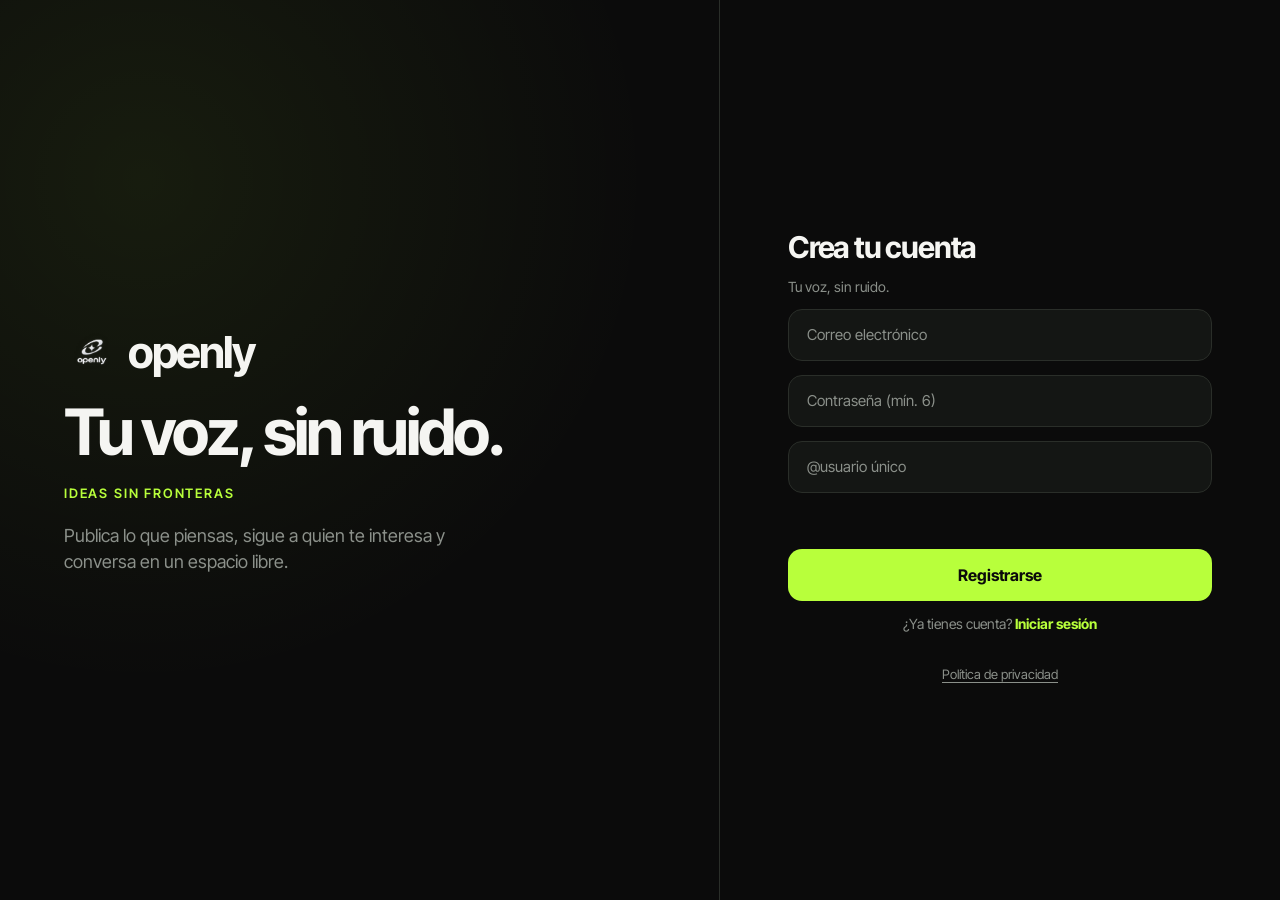
==== index.html @ f2e45bde "Update index.html" ====
<!doctype html>
<html lang="es"><head><meta charset="utf-8">
<meta name="viewport" content="width=device-width, initial-scale=1, viewport-fit=cover">
<meta name="theme-color" content="#0B0B0B">
<meta name="description" content="OPENLY, la red social para decir lo que piensas. Tu voz, sin ruido.">
<title>OPENLY · Tu voz, sin ruido</title>
<link rel="icon" type="image/png" href="logo.png"><link rel="alternate icon" href="faviconclear.png">
<link rel="preconnect" href="https://fonts.googleapis.com"><link rel="preconnect" href="https://fonts.gstatic.com" crossorigin>
<link rel="stylesheet" href="https://fonts.googleapis.com/css2?family=Inter+Tight:wght@400;600;700&display=swap">
<link rel="stylesheet" href="styles.css"></head>
<body class="auth"><div class="shell">

<aside class="side" id="side">
<nav aria-label="Principal">
<button data-go="feed" data-n aria-label="Inicio"><i data-i="home"></i><span>Inicio</span></button>
<button data-go="buscar" data-n aria-label="Buscar"><i data-i="search"></i><span>Buscar</span></button>
<button data-go="notificaciones" data-n aria-label="Notificaciones"><i data-i="bell"></i><span>Notificaciones</span></button>
<button data-go="perfil" data-n aria-label="Perfil"><i data-i="user"></i><span>Perfil</span></button>
<button data-go="ajustes" data-n aria-label="Ajustes"><i data-i="menu"></i><span>Ajustes</span></button>
</nav>
<button class="cta" data-go="publicar" aria-label="Publicar"><i data-i="plus"></i><span>Publicar</span></button>
<div class="box"><h2>A quién seguir</h2><div id="sug"></div></div><div class="chip" id="chip"></div></aside>

<main class="main">
<div class="brand"><span class="logo bl" role="img" aria-label="OPENLY"><img src="logo.png" alt=""><b>openly</b></span><h2>Tu voz, sin ruido.</h2><p class="tag">Ideas sin fronteras</p><p>Publica lo que piensas, sigue a quien te interesa y conversa en un espacio libre.</p></div>

<section class="screen on" id="registro"><header class="top"><span class="logo" role="img" aria-label="OPENLY"><img src="logo.png" alt=""><b>openly</b></span></header><div class="body">
<h1>Crea tu cuenta</h1><p class="m">Tu voz, sin ruido.</p>
<label class="in"><input id="rE" type="email" placeholder="Correo electrónico" autocomplete="email"></label>
<label class="in"><input id="rP" type="password" placeholder="Contraseña (mín. 6)" autocomplete="new-password"></label>
<label class="in"><input id="rU" placeholder="@usuario único" autocapitalize="none" autocomplete="username"></label>
<p class="m" id="rOk"></p><div class="grow"></div>
<button class="btn" id="bReg">Registrarse</button>
<p class="m c">¿Ya tienes cuenta? <a href="#" data-go="login">Iniciar sesión</a></p>
<p class="m leg"><a href="politica.html" target="_blank" rel="noopener" onclick="event.stopPropagation()">Política de privacidad</a></p></div></section>

<section class="screen" id="login"><header class="top"><span class="logo" role="img" aria-label="OPENLY"><img src="logo.png" alt=""><b>openly</b></span></header><div class="body">
<h1>Bienvenido de nuevo</h1><p class="m">Inicia sesión para continuar.</p>
<label class="in"><input id="lE" type="email" placeholder="Correo electrónico" autocomplete="email"></label>
<label class="in"><input id="lP" type="password" placeholder="Contraseña" autocomplete="current-password"></label>
<a class="m r" href="#" data-go="recuperar">Recuperar contraseña</a><div class="grow"></div>
<button class="btn" id="bLog">Iniciar sesión</button><button class="btn o" data-go="registro">Crear cuenta</button>
<p class="m leg"><a href="politica.html" target="_blank" rel="noopener" onclick="event.stopPropagation()">Política de privacidad</a></p></div></section>

<section class="screen" id="recuperar"><header class="top"><button class="ib" data-go="login" aria-label="Volver"><i data-i="back"></i></button></header><div class="body">
<h1>Recuperar contraseña</h1><p class="m">Te enviamos un código a tu correo.</p>
<label class="in"><input id="cE" type="email" placeholder="Correo electrónico"></label>
<button class="btn o" id="bCode" style="margin:0">Enviar código</button>
<label class="in"><input id="cC" placeholder="Código de 6 dígitos" inputmode="numeric"></label>
<label class="in"><input id="cP" type="password" placeholder="Nueva contraseña"></label>
<div class="grow"></div><button class="btn" id="bReset" style="margin-bottom:28px">Cambiar contraseña</button></div></section>

<section class="screen" id="feed"><header class="top"><span class="logo" role="img" aria-label="OPENLY"><img src="logo.png" alt=""><b>openly</b></span><h2 class="dt">Inicio</h2><div class="row"><button class="ib mo" data-go="ajustes" aria-label="Menú"><i data-i="menu"></i></button></div></header>
<div class="tabs"><button class="on">Para ti</button></div>
<div class="scroll" id="feedList"></div></section>

<section class="screen" id="publicar"><header class="top"><button class="ib" data-go="feed" aria-label="Cerrar"><i data-i="x"></i></button><button class="pill" id="bPub">Publicar</button></header>
<div class="body row"><div id="pubAv"></div><div class="grow col"><textarea id="pTxt" placeholder="¿Qué quieres decir?" maxlength="280"></textarea><div id="pPrev"></div></div></div>
<footer class="bar"><button class="ib" id="bImg" aria-label="Adjuntar imagen"><i data-i="img"></i></button><input type="file" id="pFile" accept="image/*" hidden><span class="m" id="pCnt">0 / 280</span></footer></section>

<section class="screen" id="detalle"><header class="top"><button class="ib" data-go="feed" aria-label="Volver"><i data-i="back"></i></button><h2>Publicación</h2><span style="width:24px"></span></header>
<div class="scroll" id="detalleList"></div>
<footer class="bar"><label class="in grow pillin" style="height:44px"><input id="cTxt" placeholder="Escribe un comentario" maxlength="280"></label><button class="pill" id="bCom">Enviar</button></footer></section>

<section class="screen" id="buscar"><header class="top"><span class="logo" role="img" aria-label="OPENLY"><img src="logo.png" alt=""><b>openly</b></span><h2 class="dt">Buscar</h2></header>
<div class="body" style="flex:none"><label class="in pillin"><i data-i="search"></i><input id="qIn" placeholder="Buscar usuarios o @usuario" autocapitalize="none"></label><h2>Personas</h2></div>
<div class="scroll" id="people"></div></section>

<section class="screen" id="notificaciones"><header class="top lo"><span class="logo" role="img" aria-label="OPENLY"><img src="logo.png" alt=""><b>openly</b></span></header>
<div class="body" style="flex:none"><h1 class="s">Notificaciones</h1></div><div class="scroll" id="notifs"></div></section>

<section class="screen" id="perfil"><header class="top"><span class="logo" role="img" aria-label="OPENLY"><img src="logo.png" alt=""><b>openly</b></span><h2 class="dt">Perfil</h2><button class="ib mo" data-go="ajustes" aria-label="Menú"><i data-i="menu"></i></button></header>
<div class="body" style="flex:none;gap:10px"><div class="row sb"><div id="pAv"></div><button class="pill" id="pBtn"></button></div>
<div><h2 class="l" id="pNom"></h2><p class="m" id="pUsr"></p></div><p id="pBio"></p><p class="stats" id="pSt"></p></div>
<div class="tabs"><button class="on">Publicaciones</button></div><div class="scroll" id="mine"></div></section>

<section class="screen" id="editar"><header class="top"><button class="ib" data-go="perfil" aria-label="Volver"><i data-i="back"></i></button><h2>Editar perfil</h2><span style="width:24px"></span></header>
<div class="body"><div class="row" style="gap:16px;align-items:center"><div id="eAv"></div><button class="pill o" id="bFoto">Cambiar foto</button><input type="file" id="eFile" accept="image/*" hidden></div>
<label class="in"><input id="eNom" placeholder="Nombre" maxlength="40"></label>
<label class="in" style="height:auto;padding:12px 16px"><textarea id="eBio" placeholder="Biografía" maxlength="160" style="min-height:80px;font-size:15px"></textarea></label>
<div class="grow"></div><button class="btn" id="bSave" style="margin-bottom:28px">Guardar</button></div></section>

<section class="screen" id="ajustes"><header class="top"><button class="ib" data-go="feed" aria-label="Volver"><i data-i="back"></i></button><h2>Ajustes</h2><span style="width:24px"></span></header>
<div class="scroll"><a class="item" href="#" data-go="perfil">Mi perfil</a><a class="item" href="#" data-act="editar">Editar perfil</a><a class="item danger" href="#" data-act="logout">Cerrar sesión</a></div></section>

<nav class="nav" id="nav" aria-label="Principal"><button data-go="feed" data-n aria-label="Inicio"><i data-i="home"></i></button><button data-go="buscar" data-n aria-label="Buscar"><i data-i="search"></i></button><button data-go="publicar" aria-label="Publicar"><i data-i="plus"></i></button><button data-go="notificaciones" data-n aria-label="Notificaciones"><i data-i="bell"></i></button><button data-go="perfil" data-n aria-label="Perfil"><i data-i="user"></i></button></nav>
</main>


</div>
<div id="toast" role="status"></div>
<script src="config.js"></script><script src="app.js"></script></body></html>
---- styles.css ----
/* OPENLY — sistema de diseño. Tokens en :root; cambia la marca aquí. */
:root{--lime:#B8FF3B;--lime-d:#9ee020;--on-lime:#0B0B0B;--bg:#0B0B0B;--sf:#141614;--sf2:#1C201C;--fg:#F5F5F2;--mu:#8B908A;--line:#2A2E29;
 --r:14px;--r-lg:20px;--t:.15s ease;--sh:0 8px 24px rgba(0,0,0,.45)}
*{box-sizing:border-box;margin:0;-webkit-tap-highlight-color:transparent;scrollbar-width:thin;scrollbar-color:var(--line) transparent}
html,body{height:100%;background:var(--bg)}
body{font-family:'Inter Tight',-apple-system,'Helvetica Neue',Arial,sans-serif;color:var(--fg);-webkit-font-smoothing:antialiased}
button{font:inherit;color:inherit;background:none;border:0;cursor:pointer;transition:background var(--t),color var(--t),border-color var(--t),transform var(--t),opacity var(--t)}
button:disabled{opacity:.45;cursor:not-allowed}
a{cursor:pointer;color:inherit;text-decoration:none}
svg{display:block}
:focus-visible{outline:2px solid var(--lime);outline-offset:2px}
::selection{background:var(--lime);color:var(--on-lime)}
/* marca */
.logo{display:inline-flex;align-items:center;gap:8px;line-height:1}
.logo img{width:30px;height:30px;flex:none}
.logo b{font-size:22px;font-weight:700;letter-spacing:-.045em}
.logo.bl img{width:56px;height:56px}.logo.bl b{font-size:44px}
/* estructura */
.shell{display:flex;justify-content:center;height:100dvh;background:var(--bg)}
.main{position:relative;flex:1 1 auto;width:100%;min-width:0;display:flex;flex-direction:column;background:var(--bg);overflow:hidden}
.screen{display:none;flex:1;flex-direction:column;min-height:0}
.screen.on{display:flex;animation:in .18s ease}
@keyframes in{from{opacity:0;transform:translateY(4px)}to{opacity:1;transform:none}}
.top{display:flex;align-items:center;justify-content:space-between;padding:calc(env(safe-area-inset-top) + 16px) 20px 12px}
.ib{width:44px;height:44px;display:grid;place-items:center;margin:-8px;border-radius:50%}
.ib:hover{background:var(--sf2)}.ib:active{transform:scale(.92)}
.body{flex:1;padding:0 20px;display:flex;flex-direction:column;gap:14px;min-height:0}
.body.row{flex-direction:row;align-items:flex-start;gap:12px;padding-top:8px}
.col{display:flex;flex-direction:column;gap:14px}.grow{flex:1}
.row{display:flex;align-items:center;gap:4px}
.sb{display:flex;justify-content:space-between;align-items:flex-end}
h1{font-size:30px;font-weight:700;letter-spacing:-.04em;line-height:1.1;padding-top:12px}
h1.s{font-size:24px;padding-top:0}
h2{font-size:17px;font-weight:700;letter-spacing:-.02em}h2.l{font-size:24px;letter-spacing:-.03em}
.m{color:var(--mu);font-size:14px}.c{text-align:center;padding-bottom:28px}.c a{color:var(--lime);font-weight:700}
.r{text-align:right;color:var(--lime)}.m.r{display:block}
.tag{color:var(--lime)!important;font-size:13px!important;font-weight:600;letter-spacing:.14em;text-transform:uppercase}
/* controles */
.in{display:flex;align-items:center;gap:10px;height:52px;padding:0 16px;border:1px solid var(--line);border-radius:var(--r);background:var(--sf);color:var(--mu);transition:border-color var(--t),background var(--t)}
.in:hover{border-color:#3a3f38}
.in input{flex:1;background:none;border:0;outline:0;color:var(--fg);font:inherit;font-size:15px;min-width:0}
.in input::placeholder{color:var(--mu)}
.in:focus-within{border-color:var(--lime);background:var(--sf2);outline:0}
.pillin{border-radius:26px}
.btn{height:52px;border-radius:var(--r);background:var(--lime);color:var(--on-lime);font-size:16px;font-weight:700;letter-spacing:-.01em}
.btn:hover{background:var(--lime-d)}.btn:active{transform:scale(.985)}
.btn.o{background:transparent;color:var(--fg);border:1px solid var(--line);margin-bottom:28px}
.btn.o:hover{background:var(--sf2);border-color:#3a3f38}
.pill{height:34px;padding:0 16px;border-radius:17px;background:var(--lime);color:var(--on-lime);font-size:14px;font-weight:700;white-space:nowrap}
.pill:hover{background:var(--lime-d)}.pill:active{transform:scale(.96)}
.pill.o{background:transparent;color:var(--fg);border:1px solid var(--line)}
.pill.o:hover{background:var(--sf2);border-color:#3a3f38}
.av{width:42px;height:42px;border-radius:50%;background:var(--sf2) center/cover;border:1px solid var(--line);display:grid;place-items:center;font-weight:700;font-size:14px;color:var(--lime);flex:none;cursor:pointer}
.av.big{width:84px;height:84px;font-size:28px;border:2px solid var(--lime)}
.tabs{display:flex;border-bottom:1px solid var(--line)}
.tabs button{flex:1;padding:12px 0;font-size:15px;font-weight:600;color:var(--mu);border-bottom:2px solid transparent}
.tabs .on{color:var(--fg);border-color:var(--lime)}.tabs button:hover{color:var(--fg)}
.scroll{flex:1;overflow-y:auto;min-height:0;padding-bottom:8px;overscroll-behavior:contain}
/* publicaciones */
.p{display:flex;gap:12px;padding:16px 20px;border-bottom:1px solid var(--line);transition:background var(--t)}
.p:hover,.n:hover,.row2:hover{background:var(--sf)}
.pc{flex:1;display:flex;flex-direction:column;gap:8px;font-size:15.5px;line-height:1.5;min-width:0}
.pn{display:flex;gap:6px;align-items:baseline;flex-wrap:wrap}.pn b{cursor:pointer;letter-spacing:-.01em}.pn b:hover{color:var(--lime)}.pn .m{font-size:13px}
.pn .del{margin-left:auto;color:var(--mu);width:28px;height:28px;display:grid;place-items:center;border-radius:50%}
.pn .del:hover{color:#ff6b5e;background:var(--sf2)}
.tx{white-space:pre-wrap;word-break:break-word;overflow-wrap:anywhere}
.img{height:170px;border-radius:var(--r-lg);background:var(--sf);border:1px solid var(--line)}
img.img{display:block;width:100%;height:auto;max-height:380px;object-fit:cover}
.ac{display:flex;gap:8px;color:var(--mu);font-size:13px;margin:2px 0 0 -8px}
.ac button{display:flex;gap:6px;align-items:center;color:var(--mu);padding:6px 10px;border-radius:18px}
.ac button:hover{background:var(--sf2);color:var(--fg)}.ac button:active{transform:scale(.94)}
.ac button.on{color:var(--lime)}.ac button.on svg{fill:var(--lime)}
.row2{display:flex;align-items:center;gap:12px;padding:12px 20px}.row2 .grow b{display:block;cursor:pointer}
.n{display:flex;gap:12px;padding:14px 20px;border-bottom:1px solid var(--line);font-size:15px;line-height:1.35;align-items:flex-start;cursor:pointer}
.n>svg{color:var(--lime);flex:none;margin-top:6px}
.n .av{width:36px;height:36px;font-size:13px}
.stats{font-size:14px}.stats b{font-size:16px}
.e{padding:48px 20px}
/* compositor */
textarea{width:100%;min-height:90px;background:none;border:0;outline:0;resize:none;color:var(--fg);font:inherit;font-size:20px;line-height:1.45;padding-top:8px;letter-spacing:-.01em}
textarea:focus-visible{outline:0}
textarea::placeholder{color:#5c615a}
.bar{display:flex;align-items:center;gap:10px;justify-content:space-between;padding:12px 20px calc(env(safe-area-inset-bottom) + 24px);border-top:1px solid var(--line)}
.bar .ib{color:var(--lime)}
.item{display:block;padding:18px 20px;border-bottom:1px solid var(--line);font-size:16px}.item:hover{background:var(--sf)}
.item.danger{color:#ff6b5e;font-weight:700}
/* navegación */
.nav{display:flex;height:calc(72px + env(safe-area-inset-bottom));padding:10px 8px env(safe-area-inset-bottom);border-top:1px solid var(--line);background:var(--bg);justify-content:space-around;align-items:flex-start}
.nav button{width:56px;height:44px;display:grid;place-items:center;color:var(--mu);position:relative;border-radius:14px}
.nav button:hover{color:var(--fg)}
.nav button.on{color:var(--lime)}
.nav button.on::after{content:"";position:absolute;bottom:-2px;width:4px;height:4px;border-radius:50%;background:var(--lime)}
.nav button:nth-child(3){width:56px;background:var(--lime);color:var(--on-lime)}
.nav button:nth-child(3):active{transform:scale(.94)}
body.sub .nav,body.auth .nav{display:none}
#toast{position:fixed;left:0;right:0;margin:0 auto;width:min(380px,calc(100% - 40px));z-index:20;bottom:100px;background:var(--sf2);color:var(--fg);border:1px solid var(--line);border-left:3px solid var(--lime);border-radius:var(--r);box-shadow:var(--sh);padding:14px 16px;font-size:14px;font-weight:600;opacity:0;pointer-events:none;transition:.2s;transform:translateY(8px)}
#toast.on{opacity:1;transform:none}
.leg{text-align:center;font-size:13px;padding:0 0 calc(env(safe-area-inset-bottom) + 28px)}
.leg a{text-decoration:underline;text-underline-offset:3px}.leg a:hover{color:var(--lime)}
#registro .c{padding-bottom:12px}#login .btn.o{margin-bottom:12px}
.side,.brand,.dt{display:none}
body.auth .main{align-items:stretch}
@media(prefers-reduced-motion:reduce){*{animation:none!important;transition:none!important}}
@media(min-width:700px){
 .nav{display:none!important}
 .main{flex:0 1 600px;border-left:1px solid var(--line);border-right:1px solid var(--line)}
 body.auth .main{flex:1 1 auto;border:0}
 body.auth .screen.on{width:100%;max-width:460px;margin:0 auto;justify-content:center}
 body.auth .body{flex:none}body.auth .grow{flex:none;height:8px}
 body.auth .btn.o,body.auth .c{margin-bottom:0;padding-bottom:0}
 body.auth #bReset{margin-bottom:0!important}body.auth .btn{margin-top:6px}body.auth .leg{padding:8px 0 0}
 .top{padding:16px 20px 14px}
 .screen:not(#registro):not(#login):not(#recuperar)>.top{border-bottom:1px solid var(--line)}
 .top .logo b{display:none}.top .logo{margin-right:12px}
 .dt{display:block;font-size:20px;font-weight:700;margin-right:auto}
 .mo{display:none}.bar{padding:12px 20px 16px}
 .side{display:flex;flex-direction:column;align-items:center;gap:4px;flex:0 0 76px;height:100dvh;padding:20px 12px;overflow-y:auto}
 body.auth .side{display:none}
 .side{order:1}.box{display:none}
 .side nav{display:flex;flex-direction:column;gap:4px;width:100%}
 .side [data-n]{display:flex;align-items:center;justify-content:center;gap:16px;width:100%;height:52px;padding:0 14px;border-radius:26px;color:var(--mu);font-size:18px;font-weight:600}
 .side [data-n]:hover{background:var(--sf2);color:var(--fg)}
 .side [data-n].on{color:var(--lime)}
 .side span,.chip div{display:none}
 .cta{display:flex;align-items:center;justify-content:center;gap:10px;width:100%;height:52px;margin-top:12px;border-radius:26px;background:var(--lime);color:var(--on-lime);font-size:16px;font-weight:700}
 .cta:hover{background:var(--lime-d)}
 .chip{margin-top:auto;display:flex;align-items:center;justify-content:center;gap:10px;width:100%;padding:8px;border-radius:26px;cursor:pointer}
 .chip:hover{background:var(--sf2)}.chip div{flex-direction:column;font-size:14px;min-width:0;line-height:1.3}
}
@media(min-width:900px){
 body.auth .main{flex-direction:row}
 body.auth .brand{display:flex;flex:1;flex-direction:column;justify-content:center;gap:20px;padding:64px;border-right:1px solid var(--line);background:radial-gradient(circle at 20% 20%,rgba(184,255,59,.07),transparent 55%)}
 .brand h2{font-size:clamp(40px,5vw,68px);font-weight:700;letter-spacing:-.05em;line-height:1}
 .brand p{max-width:420px;color:var(--mu);font-size:18px;line-height:1.45}
 body.auth .screen.on{flex:0 0 min(560px,50%);max-width:none;margin:0;padding:0 48px}
 body.auth .top:has(.logo){display:none}
}
@media(min-width:1100px){
 .side{flex:0 0 250px;align-items:stretch}
 .side [data-n]{justify-content:flex-start}.side span{display:inline}
 .chip{justify-content:flex-start}.chip div{display:flex} 
 .box{display:block;margin:16px 0;border:1px solid var(--line);border-radius:var(--r-lg);background:var(--sf);padding:14px 0 6px}
 .box h2{padding:0 20px 6px}.box .row2{padding:10px 14px;gap:10px}.box .av{width:36px;height:36px}.box .grow{min-width:0}.box .grow b,.box .grow span{display:block;overflow:hidden;text-overflow:ellipsis;white-space:nowrap}.box .pill{padding:0 12px;flex:none}.box .row2:nth-child(n+4){display:none}
}
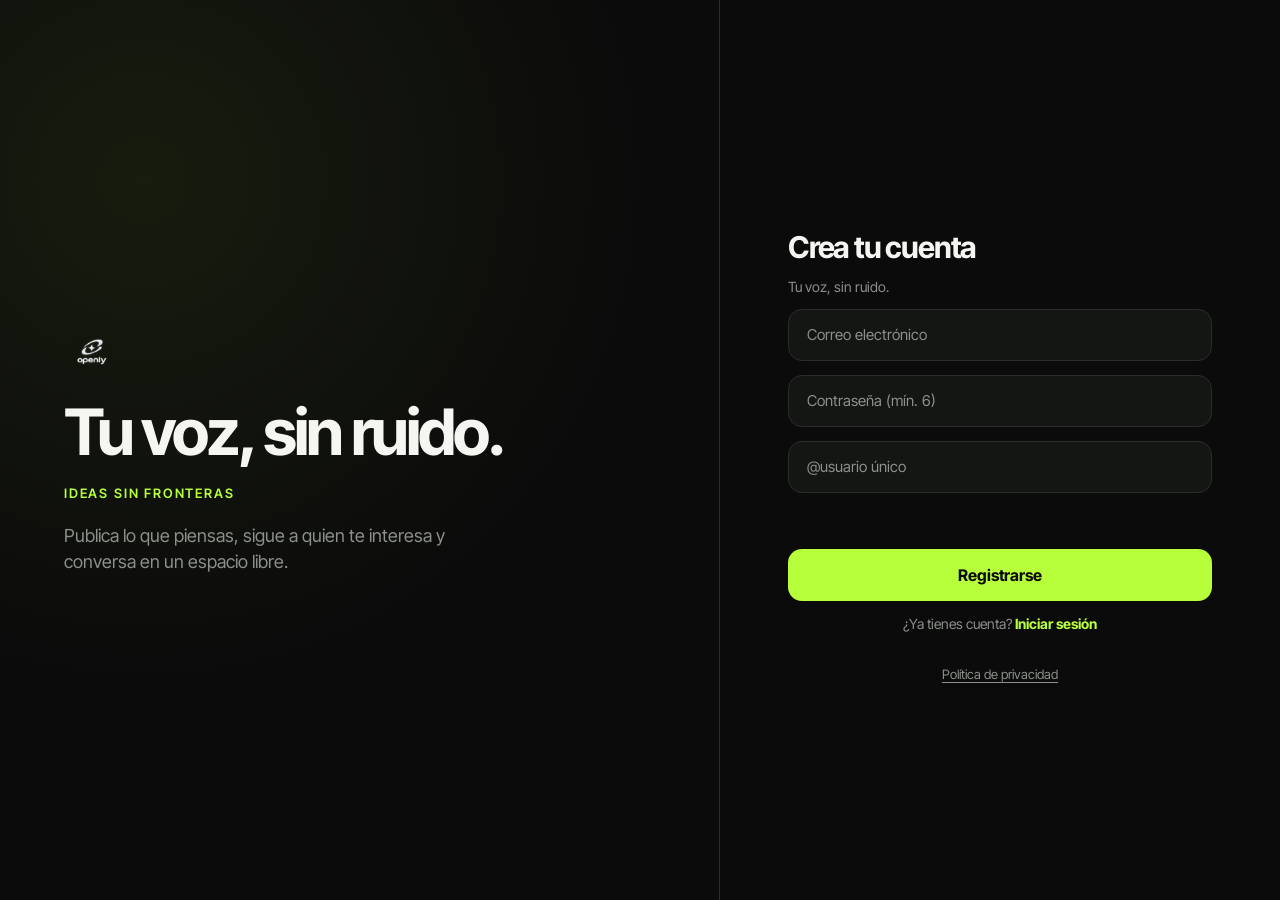
==== commit df93360e: "Fix brand section by removing empty <b> tag Removed empty <b> tag from brand section." ====
--- a/index.html
+++ b/index.html
@@ -22,9 +22,9 @@
 <div class="box"><h2>A quién seguir</h2><div id="sug"></div></div><div class="chip" id="chip"></div></aside>
 
 <main class="main">
-<div class="brand"><span class="logo bl" role="img" aria-label="OPENLY"><img src="logo.png" alt=""><b>openly</b></span><h2>Tu voz, sin ruido.</h2><p class="tag">Ideas sin fronteras</p><p>Publica lo que piensas, sigue a quien te interesa y conversa en un espacio libre.</p></div>
+<div class="brand"><span class="logo bl" role="img" aria-label="OPENLY"><img src="logo.png" alt=""><b></b></span><h2>Tu voz, sin ruido.</h2><p class="tag">Ideas sin fronteras</p><p>Publica lo que piensas, sigue a quien te interesa y conversa en un espacio libre.</p></div>
 
-<section class="screen on" id="registro"><header class="top"><span class="logo" role="img" aria-label="OPENLY"><img src="logo.png" alt=""><b>openly</b></span></header><div class="body">
+<section class="screen on" id="registro"><header class="top"><span class="logo" role="img" aria-label="OPENLY"><img src="logo.png" alt=""><b></b></span></header><div class="body">
 <h1>Crea tu cuenta</h1><p class="m">Tu voz, sin ruido.</p>
 <label class="in"><input id="rE" type="email" placeholder="Correo electrónico" autocomplete="email"></label>
 <label class="in"><input id="rP" type="password" placeholder="Contraseña (mín. 6)" autocomplete="new-password"></label>
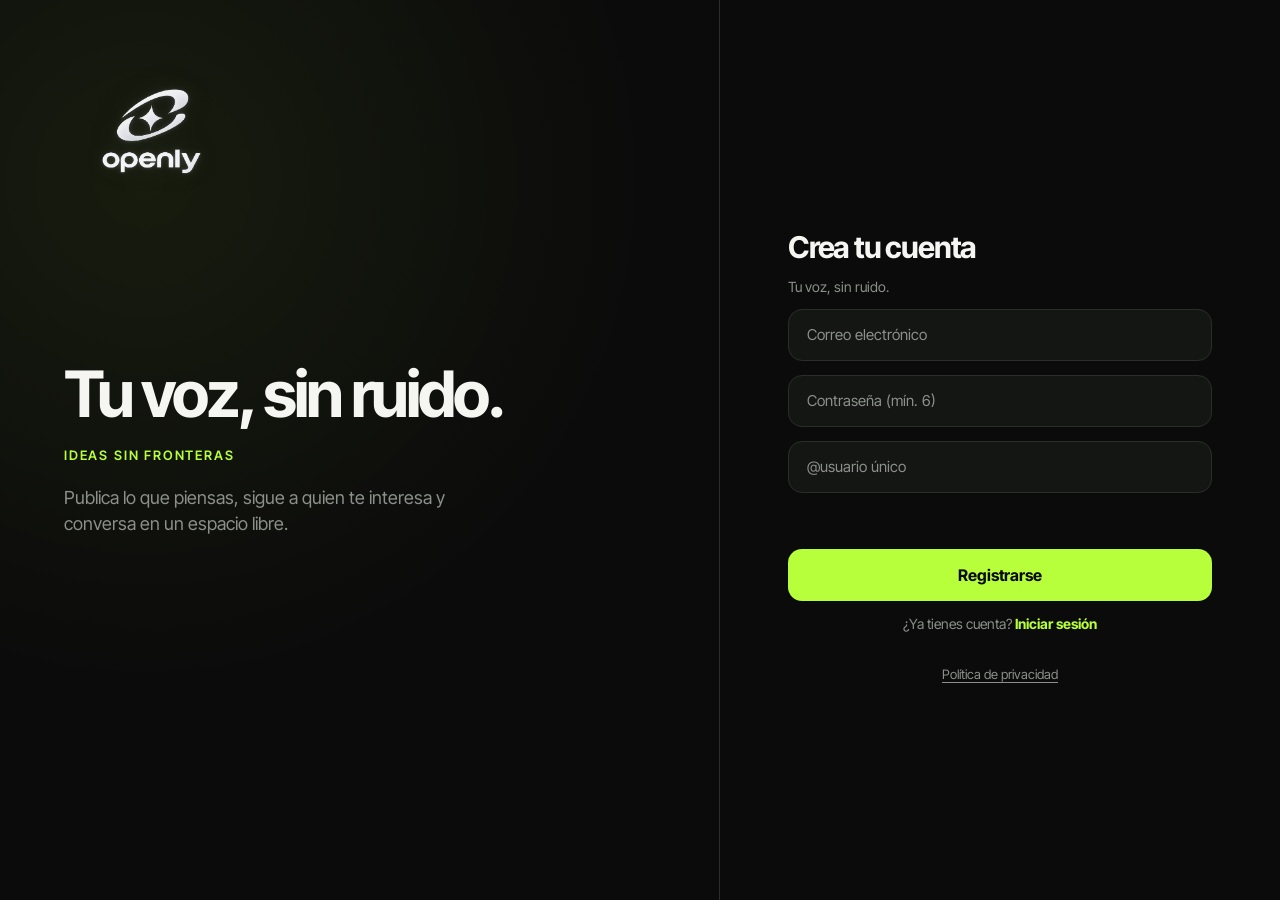
==== commit f6486e23: "Fix logo tag in login section of index.html" ====
--- a/index.html
+++ b/index.html
@@ -34,7 +34,7 @@
 <p class="m c">¿Ya tienes cuenta? <a href="#" data-go="login">Iniciar sesión</a></p>
 <p class="m leg"><a href="politica.html" target="_blank" rel="noopener" onclick="event.stopPropagation()">Política de privacidad</a></p></div></section>
 
-<section class="screen" id="login"><header class="top"><span class="logo" role="img" aria-label="OPENLY"><img src="logo.png" alt=""><b>openly</b></span></header><div class="body">
+<section class="screen" id="login"><header class="top"><span class="logo" role="img" aria-label="OPENLY"><img src="logo.png" alt=""><b></b></span></header><div class="body">
 <h1>Bienvenido de nuevo</h1><p class="m">Inicia sesión para continuar.</p>
 <label class="in"><input id="lE" type="email" placeholder="Correo electrónico" autocomplete="email"></label>
 <label class="in"><input id="lP" type="password" placeholder="Contraseña" autocomplete="current-password"></label>
--- a/styles.css
+++ b/styles.css
@@ -14,7 +14,7 @@
 .logo{display:inline-flex;align-items:center;gap:8px;line-height:1}
 .logo img{width:30px;height:30px;flex:none}
 .logo b{font-size:22px;font-weight:700;letter-spacing:-.045em}
-.logo.bl img{width:56px;height:56px}.logo.bl b{font-size:44px}
+.logo.bl img{width:clamp(150px,15vw,230px);height:auto}.logo.bl b{font-size:44px}
 /* estructura */
 .shell{display:flex;justify-content:center;height:100dvh;background:var(--bg)}
 .main{position:relative;flex:1 1 auto;width:100%;min-width:0;display:flex;flex-direction:column;background:var(--bg);overflow:hidden}
@@ -129,7 +129,8 @@
 }
 @media(min-width:900px){
  body.auth .main{flex-direction:row}
- body.auth .brand{display:flex;flex:1;flex-direction:column;justify-content:center;gap:20px;padding:64px;border-right:1px solid var(--line);background:radial-gradient(circle at 20% 20%,rgba(184,255,59,.07),transparent 55%)}
+ body.auth .brand{position:relative;display:flex;flex:1;flex-direction:column;justify-content:center;gap:20px;padding:64px;border-right:1px solid var(--line);background:radial-gradient(circle at 20% 20%,rgba(184,255,59,.07),transparent 55%)}
+ .brand .logo.bl{position:absolute;top:36px;left:56px}
  .brand h2{font-size:clamp(40px,5vw,68px);font-weight:700;letter-spacing:-.05em;line-height:1}
  .brand p{max-width:420px;color:var(--mu);font-size:18px;line-height:1.45}
  body.auth .screen.on{flex:0 0 min(560px,50%);max-width:none;margin:0;padding:0 48px}
@@ -142,3 +143,5 @@
  .box{display:block;margin:16px 0;border:1px solid var(--line);border-radius:var(--r-lg);background:var(--sf);padding:14px 0 6px}
  .box h2{padding:0 20px 6px}.box .row2{padding:10px 14px;gap:10px}.box .av{width:36px;height:36px}.box .grow{min-width:0}.box .grow b,.box .grow span{display:block;overflow:hidden;text-overflow:ellipsis;white-space:nowrap}.box .pill{padding:0 12px;flex:none}.box .row2:nth-child(n+4){display:none}
 }
+
+#buscar>.body{padding-top:16px}
